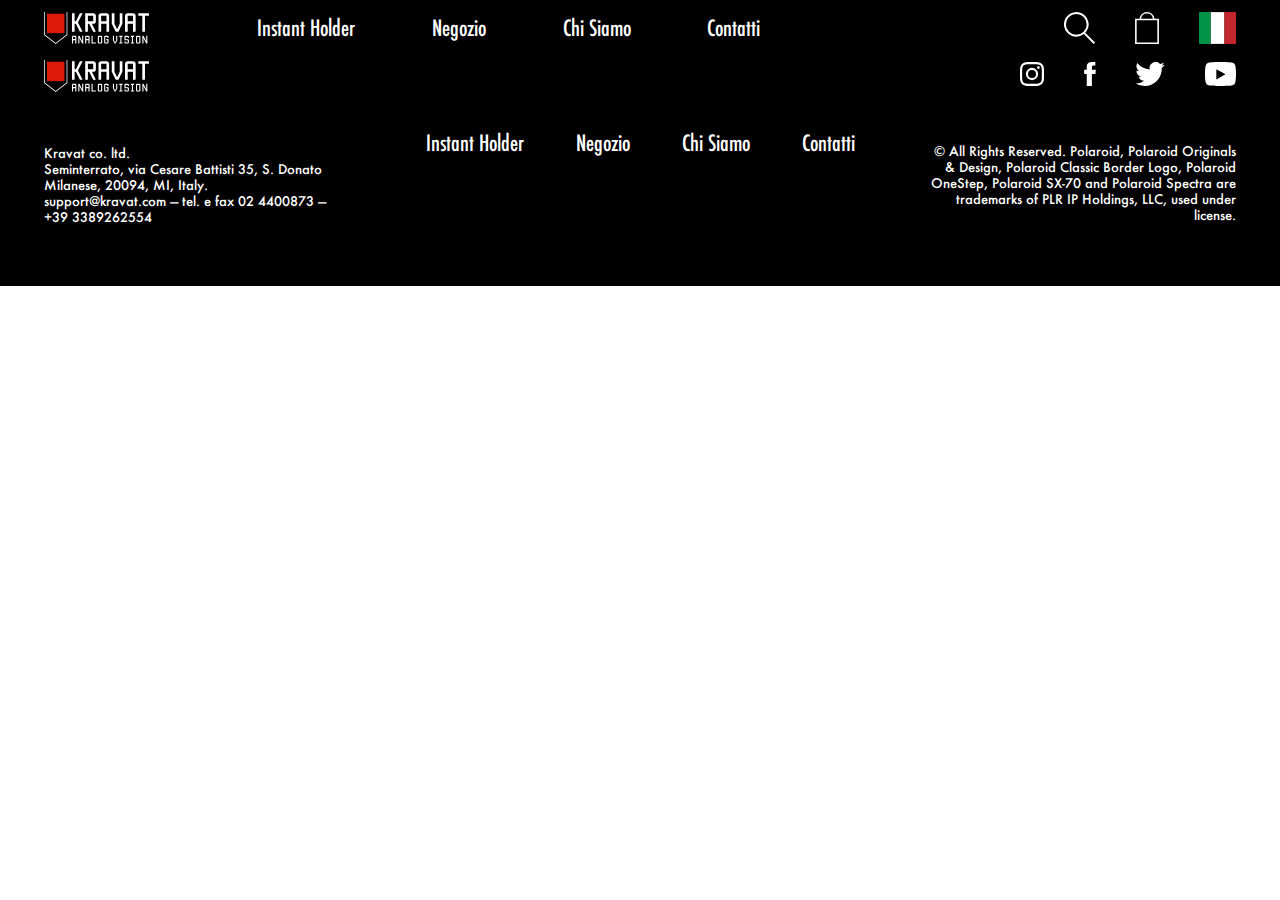
==== html/contact.html @ e9a86bf3 "add all pages" ====
<!DOCTYPE html>
<html>
<head>
    <title>KRAVAT</title>
    <meta charset="UTF-8">
    <meta name="viewport" content="width=device-width, initial-scale=1">
    <link rel="stylesheet" href="main.css">
    <link rel="stylesheet" href="header.css">
    <link rel="stylesheet" href="footer.css">
    <link rel="stylesheet" href="contact.css">
</head>
<body>
<div id="header">
    <div>
        <a class="icon kravat" href="index.html">
            <object data="icon/kravat.svg"></object>
        </a>
        <div class="menu">
            <div class="ddown">
                <div class="icon kravat">
                    <object data="icon/search.svg"></object>
                </div>
            </div>
            <div class="content">
                <div class="items">
                    <div class="m">
                        <div>
                            <a href="holder.html">Instant holder</a>
                            <a href="shop.html">Negozio</a>
                            <a href="who.html">Chi siamo</a>
                            <a href="#">Contatti</a>
                        </div>
                    </div>
                </div>
                <div class="icons fit">
                    <div class="search">
                        <div class="icon">
                            <object data="icon/search.svg"></object>
                        </div>
                        <div class="hide">
                            <form>
                                <input placeholder="Cerca...">
                            </form>
                        </div>
                    </div>
                    <a href="#" class="icon">
                        <object data="icon/shop.svg"></object>
                    </a>
                    <a href="#" class="icon">
                        <object data="icon/flag_it.svg"></object>
                    </a>
                </div>
            </div>
        </div>
    </div>
</div>
<div id="footer">
    <div>
        <div class="icon">
            <object data="icon/kravat.svg"></object>
        </div>
        <p>
            Kravat co. ltd.<br>
            Seminterrato, via Cesare Battisti 35, S.&nbsp;Donato Milanese, 20094, MI, Italy.<br>
            support@kravat.com&nbsp;&mdash; tel. e fax 02&nbsp;4400873&nbsp;&mdash; +39&nbsp;3389262554
        </p>
    </div>
    <div class="items">
        <div class="f">
            <a href="holder.html">Instant holder</a>
            <a href="shop.html">Negozio</a>
            <a href="who.html">Chi siamo</a>
            <a href="#">Contatti</a>
        </div>
    </div>
    <div>
        <div class="icons small">
            <a href="#" class="icon">
                <object data="icon/logo_instagram.svg"></object>
            </a>
            <a href="#" class="icon">
                <object data="icon/logo_facebook.svg"></object>
            </a>
            <a href="#" class="icon">
                <object data="icon/logo_twitter.svg"></object>
            </a>
            <a href="#" class="icon">
                <object data="icon/logo_youtube.svg"></object>
            </a>
        </div>
        <p class="right">
            &copy; All Rights Reserved.
            Polaroid, Polaroid Originals & Design,
            Polaroid Classic Border Logo, Polaroid OneStep,
            Polaroid SX-70 and Polaroid Spectra
            are trademarks of PLR IP Holdings, LLC, used under license.
        </p>
    </div>
</div>
</body>
</html>
---- html/main.css ----
@import url("font/font.css");

body {
    font-family: Futura, sans-serif;
    height: 100%;
    margin: 0;
}

a {
    text-decoration: none;
    color: inherit;
}

.splash {
    min-height: 100vh;
    margin: 0;
    display: block;
    background-size: cover;
    background-position: center;
}

.kravat object {
    height: 38px;
}

.items {
    font-size: 1.4em;
    text-transform: capitalize;
    font-stretch: condensed;
    text-align: center;
}

.items a {
    display: block;
    padding: 10px 18px;
    margin: 2px 8px;
    flex: 1 auto;
}

.icons {
    display: flex;
    align-items: center;
    justify-content: flex-end;
}

.icon {
    display: block;
    padding: 8px 16px;
    margin: 4px;
}

a object {
    pointer-events: none;
}

.icon object {
    height: 32px;
    display: block;
}

.small .icon object {
    height: 24px;
}

h1 {
    font-weight: normal;
    font-stretch: condensed;
    margin: 0;
    font-size: 3em;
}

.special {
    color: red;
    font-family: "Manteka", serif;
}

.inline {
    display: inline;
    vertical-align: middle;
    height: 1em;
    margin-left: 1em;
    fill: white;
}

h1 .inline {
    font-size: .33em;
}

@media screen and (max-width: 768px) {
    .icons {
        justify-content: center;
    }
}
---- html/header.css ----
#header {
    position: absolute;
    top: 0;
    width: 100%;
    background-color: black;
    color: white;
}

#header > div {
    padding: 0 24px;
    display: flex;
    align-items: center;
    justify-content: space-between;
}

.menu {
    align-self: normal;
}

.menu > div {
    display: flex;
    background-color: black;
}

.m {
    width: 100%;
    background-color: black;
}

.m > div {
    margin: 0 50px;
    display: flex;
}

#header .items {
    flex: 1;
}

.menu a:hover {
    background-color: rgba(255, 255, 255, .3);
}

.hide {
    position: absolute;
    width: 100%;
    background-color: black;
}

.search form {
    margin: 12px 16px;
}

.search input {
    width: 100%;
    height: 100%;
    border-radius: 10px;
    padding: 8px 12px;
    box-sizing: border-box;
}

.search:not(:hover) .hide:not(:focus-within) {
    display: none;
}

@media not screen and (max-width: 1024px) {
    .m {
        height: 100%;
    }

    .m > div {
        max-width: 580px;
        height: 100%;
    }

    .hide {
        top: 100%;
        left: 0;
    }
}

@media screen and (max-width: 1024px) {
    .m {
        position: absolute;
        left: 0;
        top: 100%;
    }

    .m > div {
        margin: 0 auto;
    }

    .hide {
        height: 100%;
        right: 100%;
        top: 0;
    }
}

@media not screen and (max-width: 768px) {
    .menu {
        flex: 1;
    }

    .menu > div {
        height: 100%;
    }

    .menu > .ddown {
        display: none;
    }

    .m > div {
        align-items: center;
    }

    .fit {
        position: relative;
    }

    .hide {
        display: flex;
    }
}

@media screen and (max-width: 768px) {
    .menu > .ddown {
        display: flex;
        align-items: center;
    }

    .menu > .content {
        flex-direction: column;
        width: 100%;
        position: absolute;
        left: 0;
        top: 100%
    }

    .m {
        position: initial;
    }

    .m > div {
        flex-direction: column;
        margin: 0 auto;
    }

    .menu:not(:hover) .content:not(:focus-within) {
        display: none;
    }

    .hide {
        height: auto;
        left: 0;
        top: 100%;
    }
}
---- html/footer.css ----
#footer {
    display: flex;
    align-items: center;
    justify-content: space-between;
    padding: 48px 24px;
    background-color: black;
    color: white;
}

.f {
    display: flex;
    align-items: center;
    margin: 16px 28px;
}

.right {
    text-align: right;
}

#footer p {
    font-size: .8em;
    padding: 0 16px;
    margin: 3.5em 4px 1em;
}

#footer > div {
    flex: 1;
    max-width: 480px;
}

#footer .items {
    flex: 0 auto;
    max-width: initial;
}

@media screen and (max-width: 1024px) {
    .f {
        flex-direction: column;
    }
}

@media screen and (max-width: 768px) {
    #footer {
        flex-direction: column;
        align-items: normal;
    }

    .right {
        text-align: initial;
    }
}
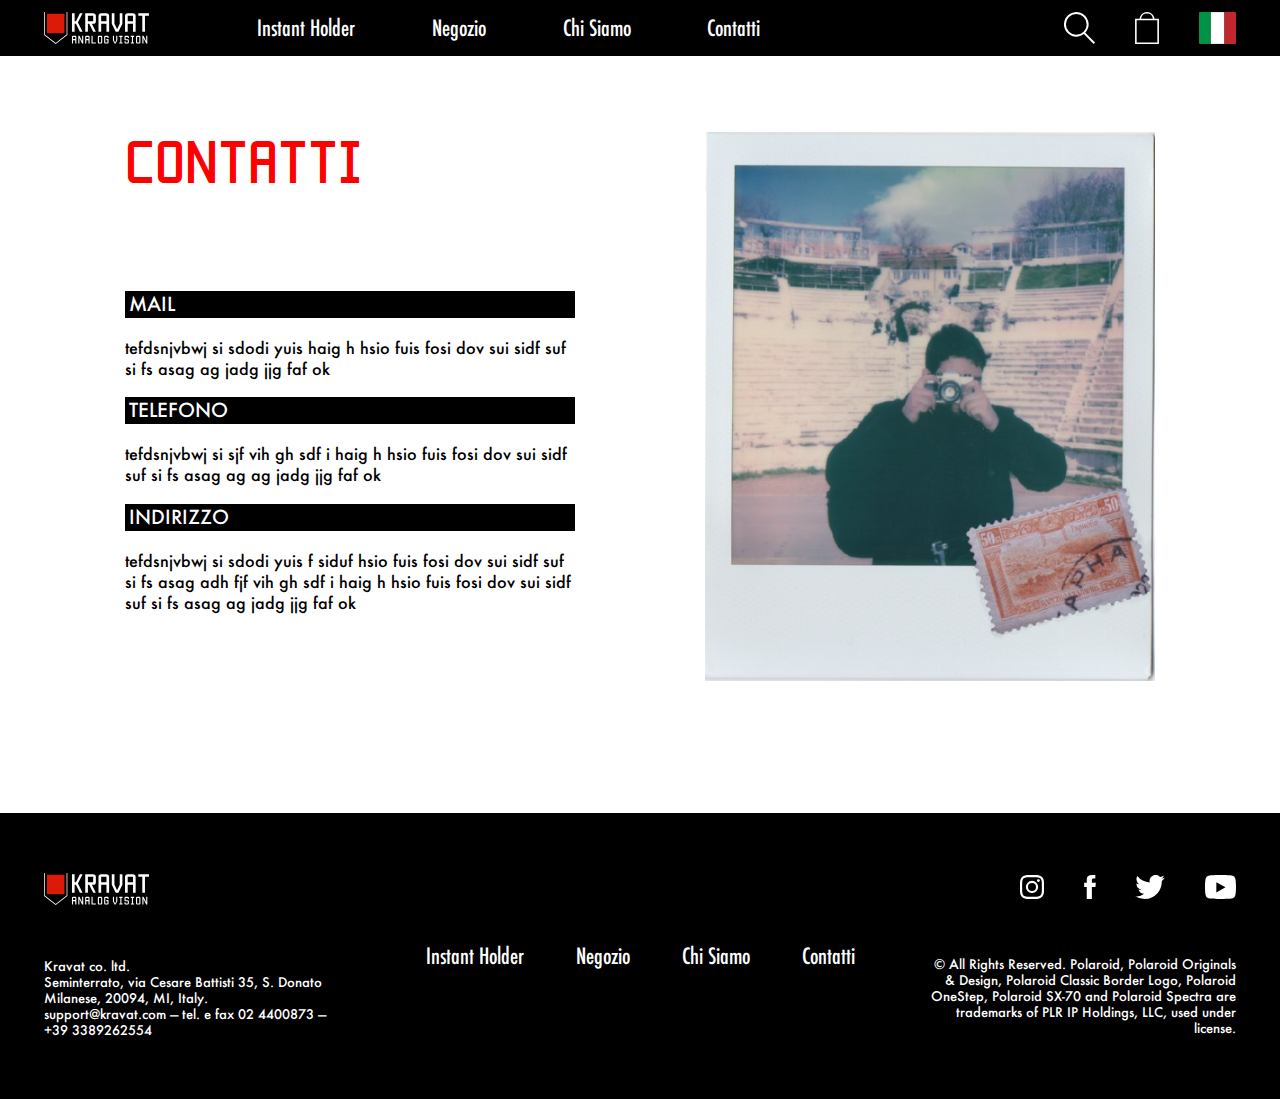
==== commit afa17f82: "add contacts.html" ====
--- a/html/contact.html
+++ b/html/contact.html
@@ -18,7 +18,7 @@
         <div class="menu">
             <div class="ddown">
                 <div class="icon kravat">
-                    <object data="icon/search.svg"></object>
+                    <object data="icon/cross.svg"></object>
                 </div>
             </div>
             <div class="content">
@@ -52,6 +52,30 @@
                 </div>
             </div>
         </div>
+    </div>
+</div>
+<div class="fd">
+    <div>
+        <h1 class="space"><span class="special">Contatti</span></h1>
+        <h3>Mail</h3>
+        <p>
+            tefdsnjvbwj si sdodi yuis  haig h hsio fuis fosi dov sui sidf suf si fs
+            asag ag jadg jjg faf ok
+        </p>
+        <h3>Telefono</h3>
+        <p>
+            tefdsnjvbwj si sjf vih gh sdf i haig h hsio fuis fosi dov sui sidf suf si fs
+            asag ag  ag jadg jjg faf ok
+        </p>
+        <h3>Indirizzo</h3>
+        <p>
+            tefdsnjvbwj si sdodi yuis f siduf hsio fuis fosi dov sui sidf suf si fs
+            asag adh fjf vih gh sdf i haig h hsio fuis fosi dov sui sidf suf si fs
+            asag ag jadg jjg faf ok
+        </p>
+    </div>
+    <div>
+        <img src="image/contact.jpg">
     </div>
 </div>
 <div id="footer">
--- a/html/main.css
+++ b/html/main.css
@@ -86,6 +86,33 @@
     font-size: .33em;
 }
 
+.fd {
+    display: flex;
+    margin: 108px auto;
+    padding: 0 60px;
+    flex-wrap: wrap;
+    justify-content: space-between;
+    max-width: 1200px;
+}
+
+.fd > div {
+    flex: 0 1 450px;
+    margin: 24px auto;
+}
+
+.fd img {
+    display: block;
+    width: 100%;
+}
+
+.red {
+    color: red;
+}
+
+.red svg {
+    fill: red;
+}
+
 @media screen and (max-width: 768px) {
     .icons {
         justify-content: center;
--- a/html/contact.css
+++ b/html/contact.css
@@ -0,0 +1,11 @@
+h3 {
+    background-color: black;
+    color: white;
+    text-transform: uppercase;
+    font-weight: normal;
+    padding: 1px 4px;
+}
+
+.space {
+    margin-bottom: 2em;
+}
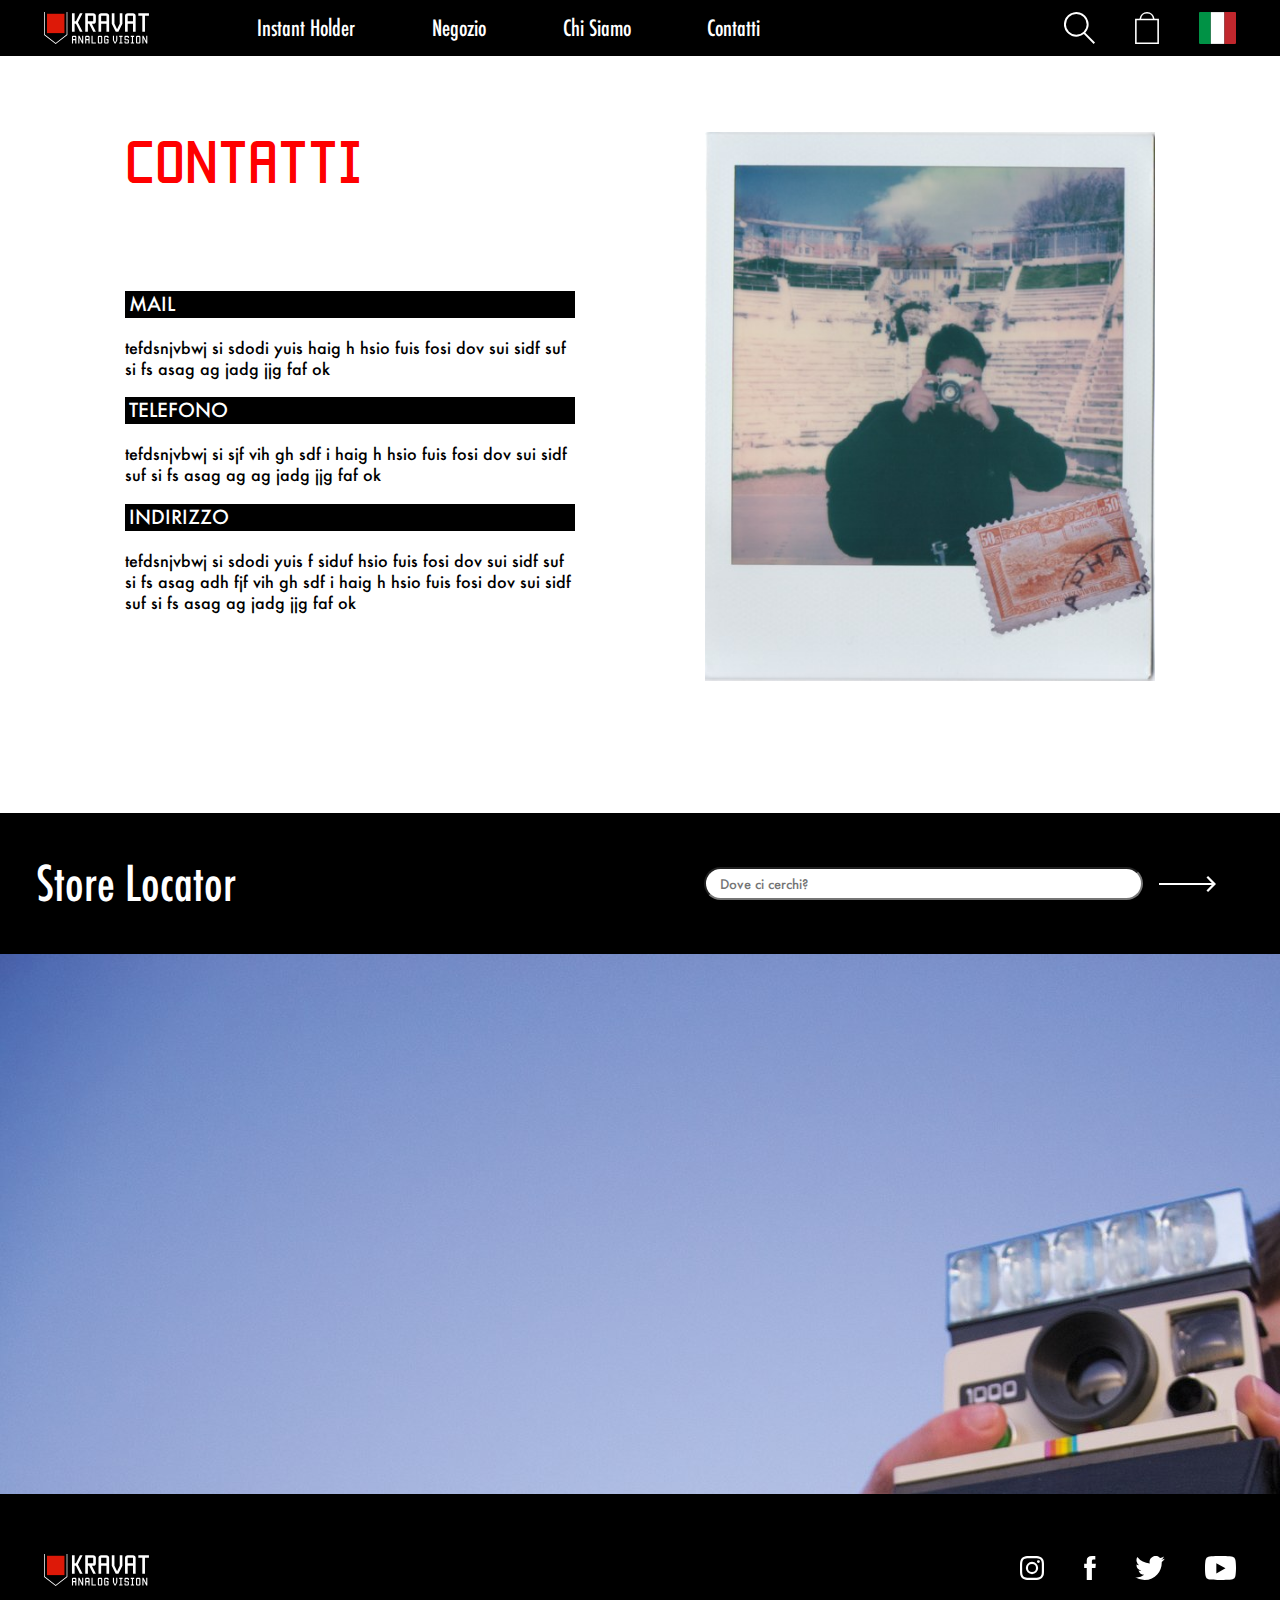
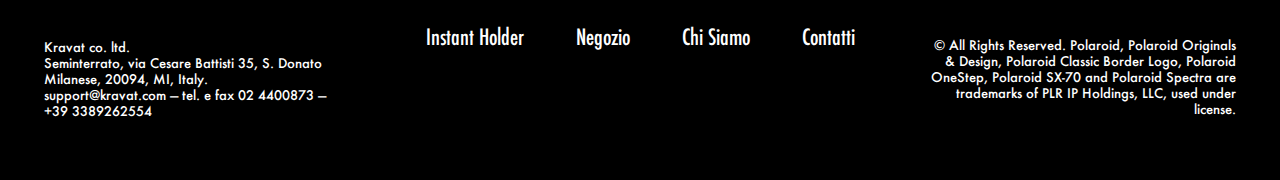
==== commit b62717bb: "add store locator" ====
--- a/html/contact.html
+++ b/html/contact.html
@@ -78,6 +78,22 @@
         <img src="image/contact.jpg">
     </div>
 </div>
+<div class="wide center">
+    <div>
+        <h1>Store Locator</h1>
+    </div>
+    <div>
+        <form>
+            <input placeholder="Dove ci cerchi?">
+            <svg viewBox="0 0 102.83 28.83" class="inline">
+                <use href="icon/arrow.svg#Livello_2"></use>
+            </svg>
+        </form>
+    </div>
+</div>
+<div class="map">
+    <img src="image/_DSC0309-1.jpg">
+</div>
 <div id="footer">
     <div>
         <div class="icon">
--- a/html/main.css
+++ b/html/main.css
@@ -98,6 +98,7 @@
 .fd > div {
     flex: 0 1 450px;
     margin: 24px auto;
+    padding: 0 12px;
 }
 
 .fd img {
@@ -113,7 +114,40 @@
     fill: red;
 }
 
+.wide {
+    background-color: black;
+    color: white;
+    display: flex;
+}
+
+.wide form {
+    text-align: center;
+    margin: 36px 28px;
+    display: flex;
+    align-items: center;
+}
+
+.wide form input {
+    font-family: inherit;
+    padding: 6px 14px;
+    border-radius: 1000px;
+    flex: 1;
+}
+
+.wide > div {
+    flex: 1;
+    margin: 18px 36px;
+}
+
+.wide .wr {
+    margin-right: 0;
+}
+
 @media screen and (max-width: 768px) {
+    .wide {
+        flex-direction: column;
+    }
+
     .icons {
         justify-content: center;
     }
--- a/html/contact.css
+++ b/html/contact.css
@@ -9,3 +9,18 @@
 .space {
     margin-bottom: 2em;
 }
+
+.center {
+    align-items: center;
+}
+
+.map {
+    overflow: hidden;
+    height: 600px;
+    max-height: 60vh;
+}
+
+amp img {
+    display: block;
+    height: 100%;
+}
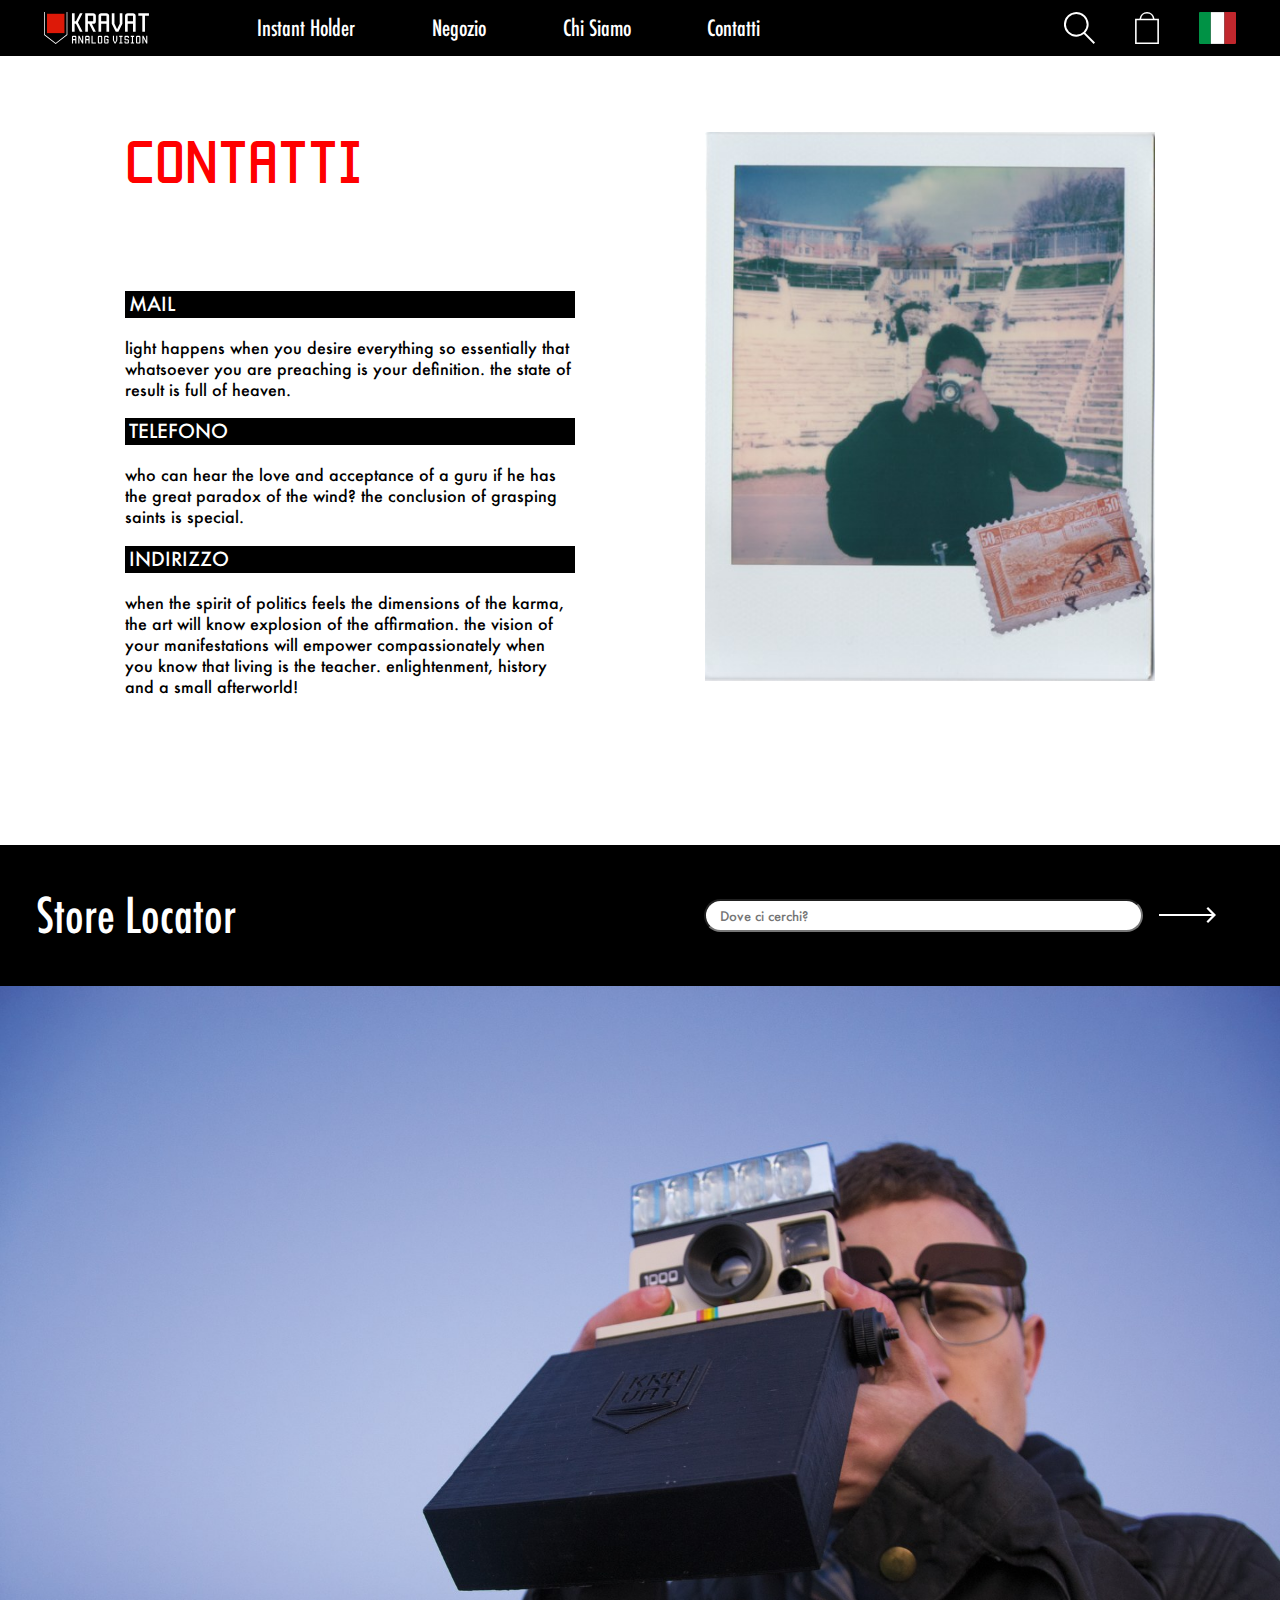
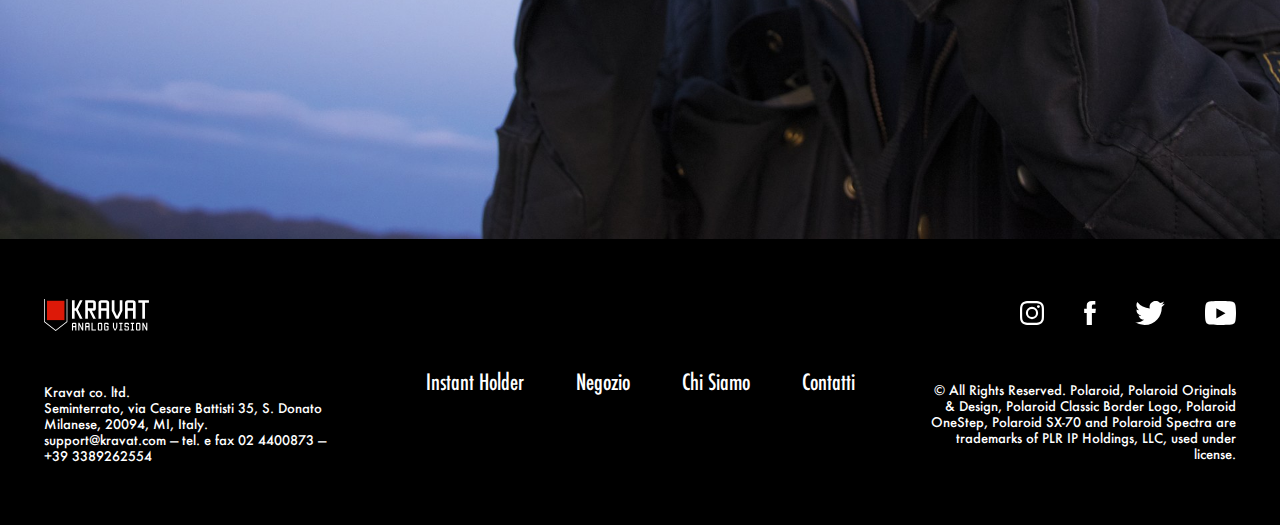
==== commit 71b69123: "add titles" ====
--- a/html/contact.html
+++ b/html/contact.html
@@ -59,19 +59,21 @@
         <h1 class="space"><span class="special">Contatti</span></h1>
         <h3>Mail</h3>
         <p>
-            tefdsnjvbwj si sdodi yuis  haig h hsio fuis fosi dov sui sidf suf si fs
-            asag ag jadg jjg faf ok
+            light happens when you desire everything so essentially that whatsoever you are preaching is your
+            definition.
+            the state of result is full of heaven.
         </p>
         <h3>Telefono</h3>
         <p>
-            tefdsnjvbwj si sjf vih gh sdf i haig h hsio fuis fosi dov sui sidf suf si fs
-            asag ag  ag jadg jjg faf ok
+            who can hear the love and acceptance of a guru if he has the great paradox of the wind?
+            the conclusion of grasping saints is special.
         </p>
         <h3>Indirizzo</h3>
         <p>
-            tefdsnjvbwj si sdodi yuis f siduf hsio fuis fosi dov sui sidf suf si fs
-            asag adh fjf vih gh sdf i haig h hsio fuis fosi dov sui sidf suf si fs
-            asag ag jadg jjg faf ok
+            when the spirit of politics feels the dimensions of the karma, the art will know explosion of the
+            affirmation.
+            the vision of your manifestations will empower compassionately when you know that living is the teacher.
+            enlightenment, history and a small afterworld!
         </p>
     </div>
     <div>
--- a/html/main.css
+++ b/html/main.css
@@ -143,6 +143,45 @@
     margin-right: 0;
 }
 
+.big {
+    font-size: 18pt;
+    margin-top: 108px;
+    padding: 36px;
+    color: white;
+}
+
+.big h1 {
+    text-transform: uppercase;
+}
+
+.big p {
+    max-width: 460px;
+}
+
+.big .more {
+    margin: 60px 0;
+}
+
+.diff {
+    position: relative;
+}
+
+.diff h1 {
+    position: absolute;
+    bottom: 0;
+    font-family: Manteka, serif;
+    text-transform: uppercase;
+    color: white;
+    font-size: 48pt;
+    margin: 72px;
+}
+
+@media not screen and (max-width: 1024px) {
+    .big {
+        margin-top: 56px;
+    }
+}
+
 @media screen and (max-width: 768px) {
     .wide {
         flex-direction: column;
@@ -151,4 +190,8 @@
     .icons {
         justify-content: center;
     }
+
+    .big {
+        margin-top: 56px;
+    }
 }
--- a/html/header.css
+++ b/html/header.css
@@ -4,6 +4,7 @@
     width: 100%;
     background-color: black;
     color: white;
+    z-index: 1;
 }
 
 #header > div {
--- a/html/contact.css
+++ b/html/contact.css
@@ -16,11 +16,9 @@
 
 .map {
     overflow: hidden;
-    height: 600px;
-    max-height: 60vh;
 }
 
-amp img {
+.map img {
     display: block;
-    height: 100%;
+    width: 100%;
 }
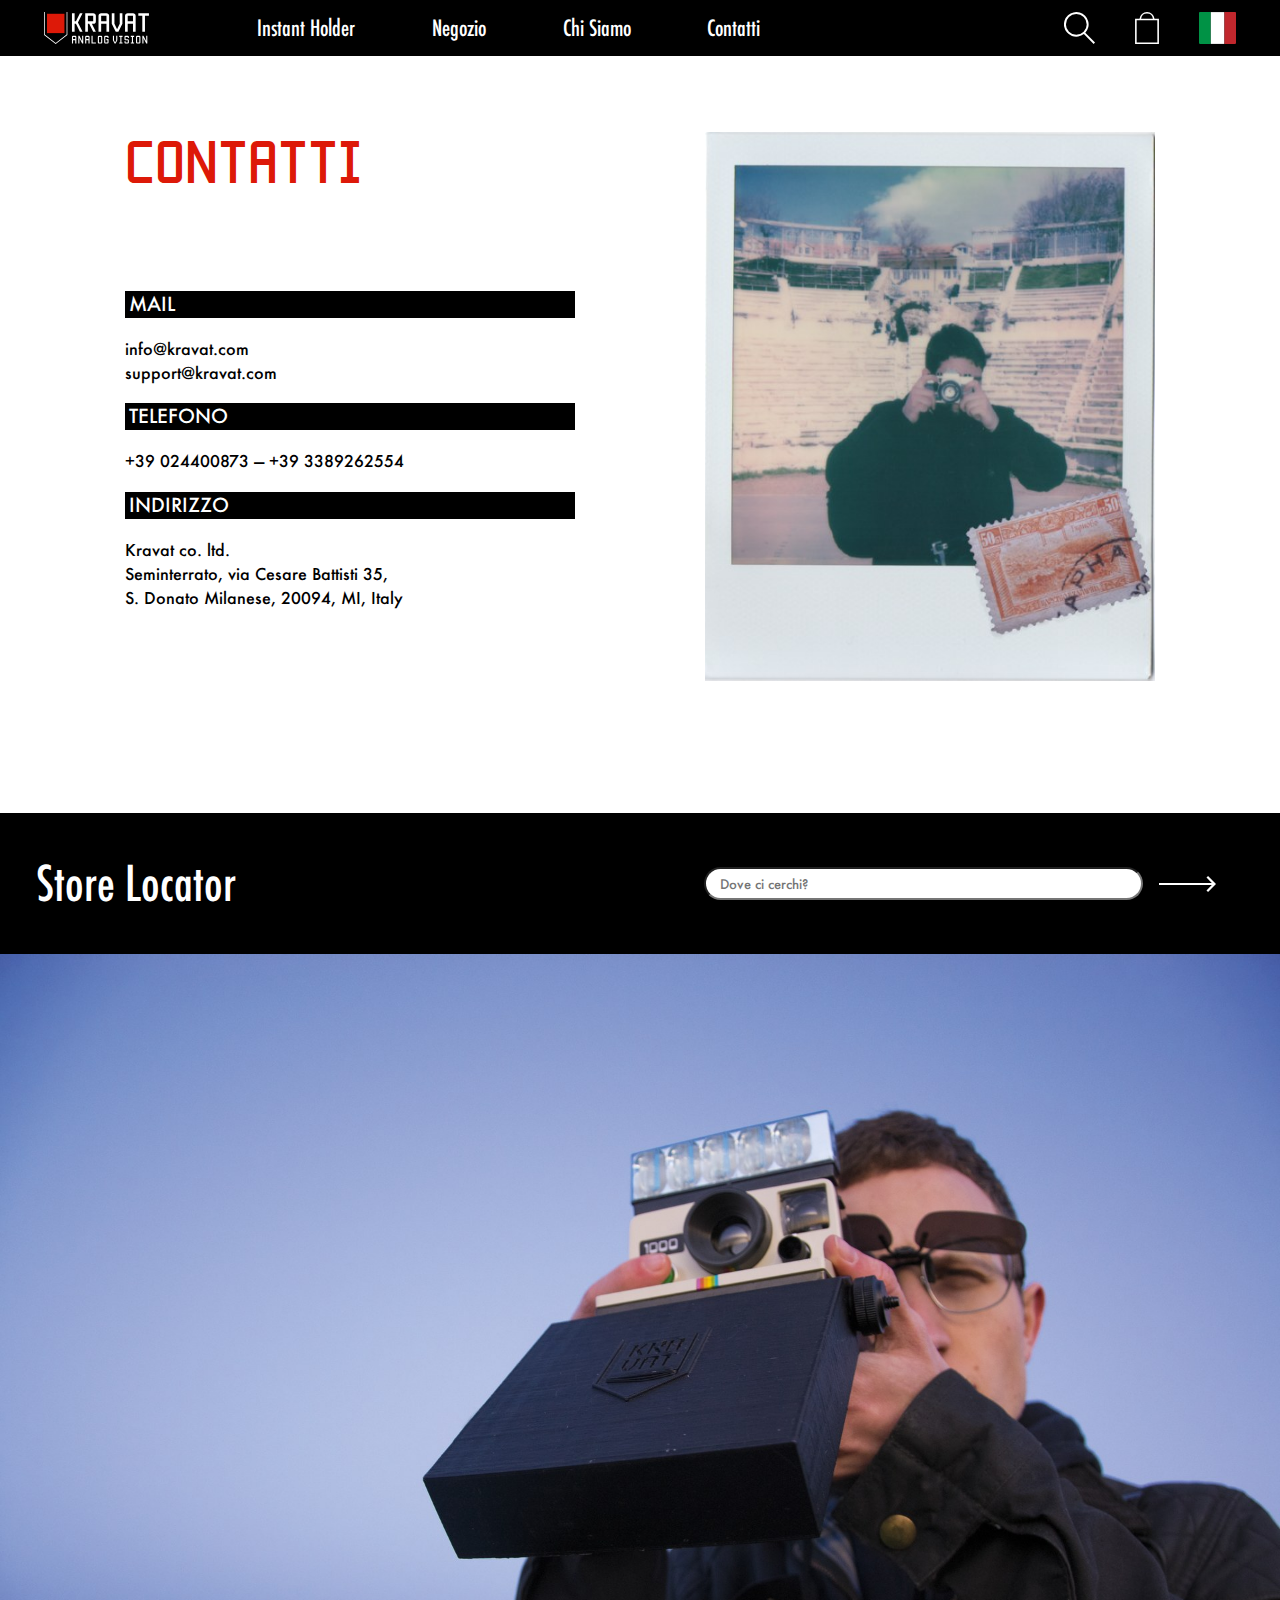
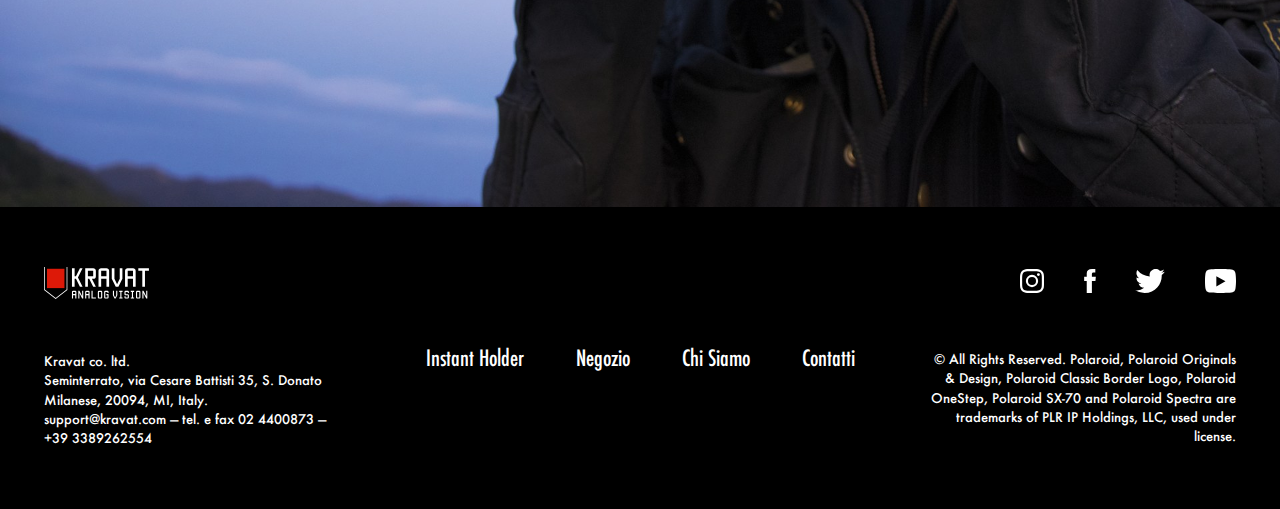
==== commit 2181c95c: "add texts" ====
--- a/html/contact.html
+++ b/html/contact.html
@@ -59,21 +59,18 @@
         <h1 class="space"><span class="special">Contatti</span></h1>
         <h3>Mail</h3>
         <p>
-            light happens when you desire everything so essentially that whatsoever you are preaching is your
-            definition.
-            the state of result is full of heaven.
+            info@kravat.com<br>
+            support@kravat.com
         </p>
         <h3>Telefono</h3>
         <p>
-            who can hear the love and acceptance of a guru if he has the great paradox of the wind?
-            the conclusion of grasping saints is special.
+            +39&nbsp;024400873&nbsp;&mdash; +39&nbsp;3389262554
         </p>
         <h3>Indirizzo</h3>
         <p>
-            when the spirit of politics feels the dimensions of the karma, the art will know explosion of the
-            affirmation.
-            the vision of your manifestations will empower compassionately when you know that living is the teacher.
-            enlightenment, history and a small afterworld!
+            Kravat co. ltd.<br>
+            Seminterrato, via Cesare Battisti 35,<br>
+            S. Donato Milanese, 20094, MI, Italy
         </p>
     </div>
     <div>
--- a/html/main.css
+++ b/html/main.css
@@ -9,6 +9,10 @@
 a {
     text-decoration: none;
     color: inherit;
+}
+
+p {
+    line-height: 1.5;
 }
 
 .splash {
@@ -70,7 +74,7 @@
 }
 
 .special {
-    color: red;
+    color: #dd1908;
     font-family: "Manteka", serif;
 }
 
@@ -107,11 +111,11 @@
 }
 
 .red {
-    color: red;
+    color: #dd1908;
 }
 
 .red svg {
-    fill: red;
+    fill: #dd1908;
 }
 
 .wide {
@@ -148,6 +152,7 @@
     margin-top: 108px;
     padding: 36px;
     color: white;
+    text-shadow: rgba(12, 12, 24, 0.4) 1px 2px;
 }
 
 .big h1 {
